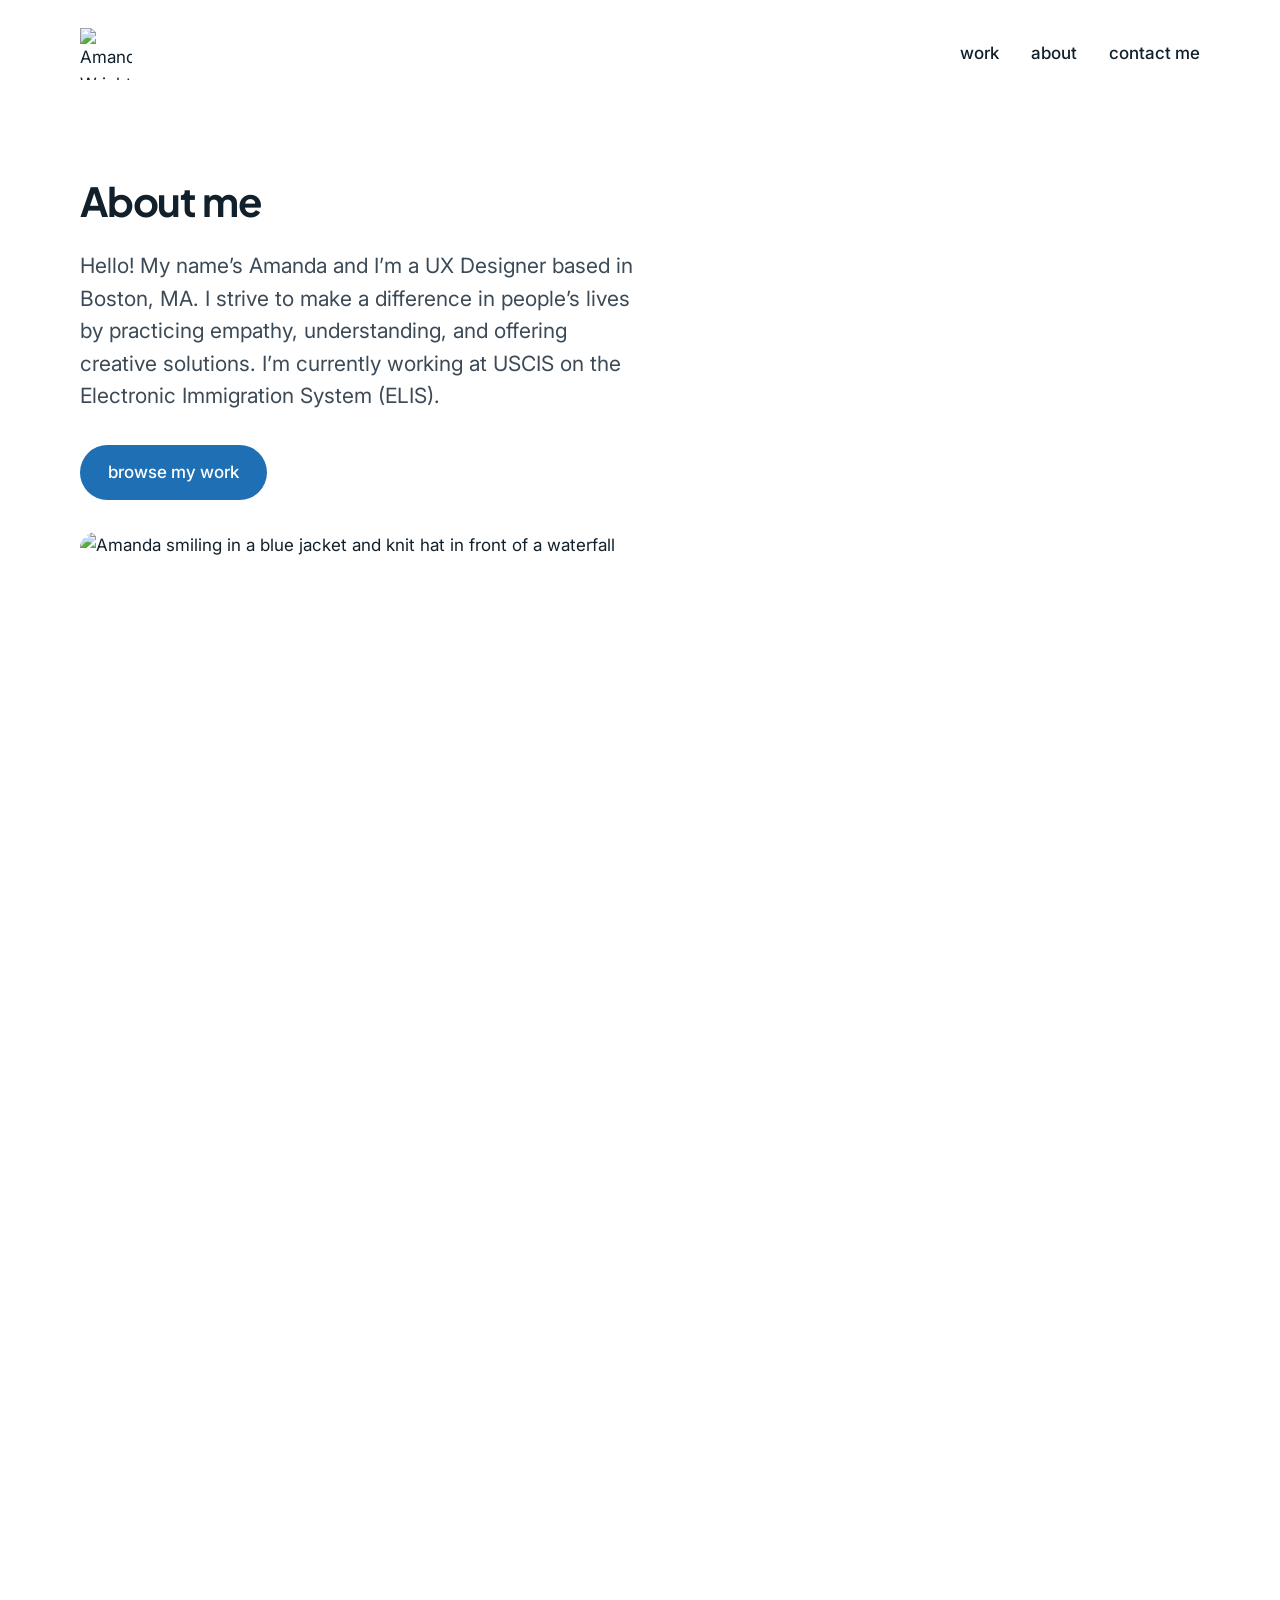
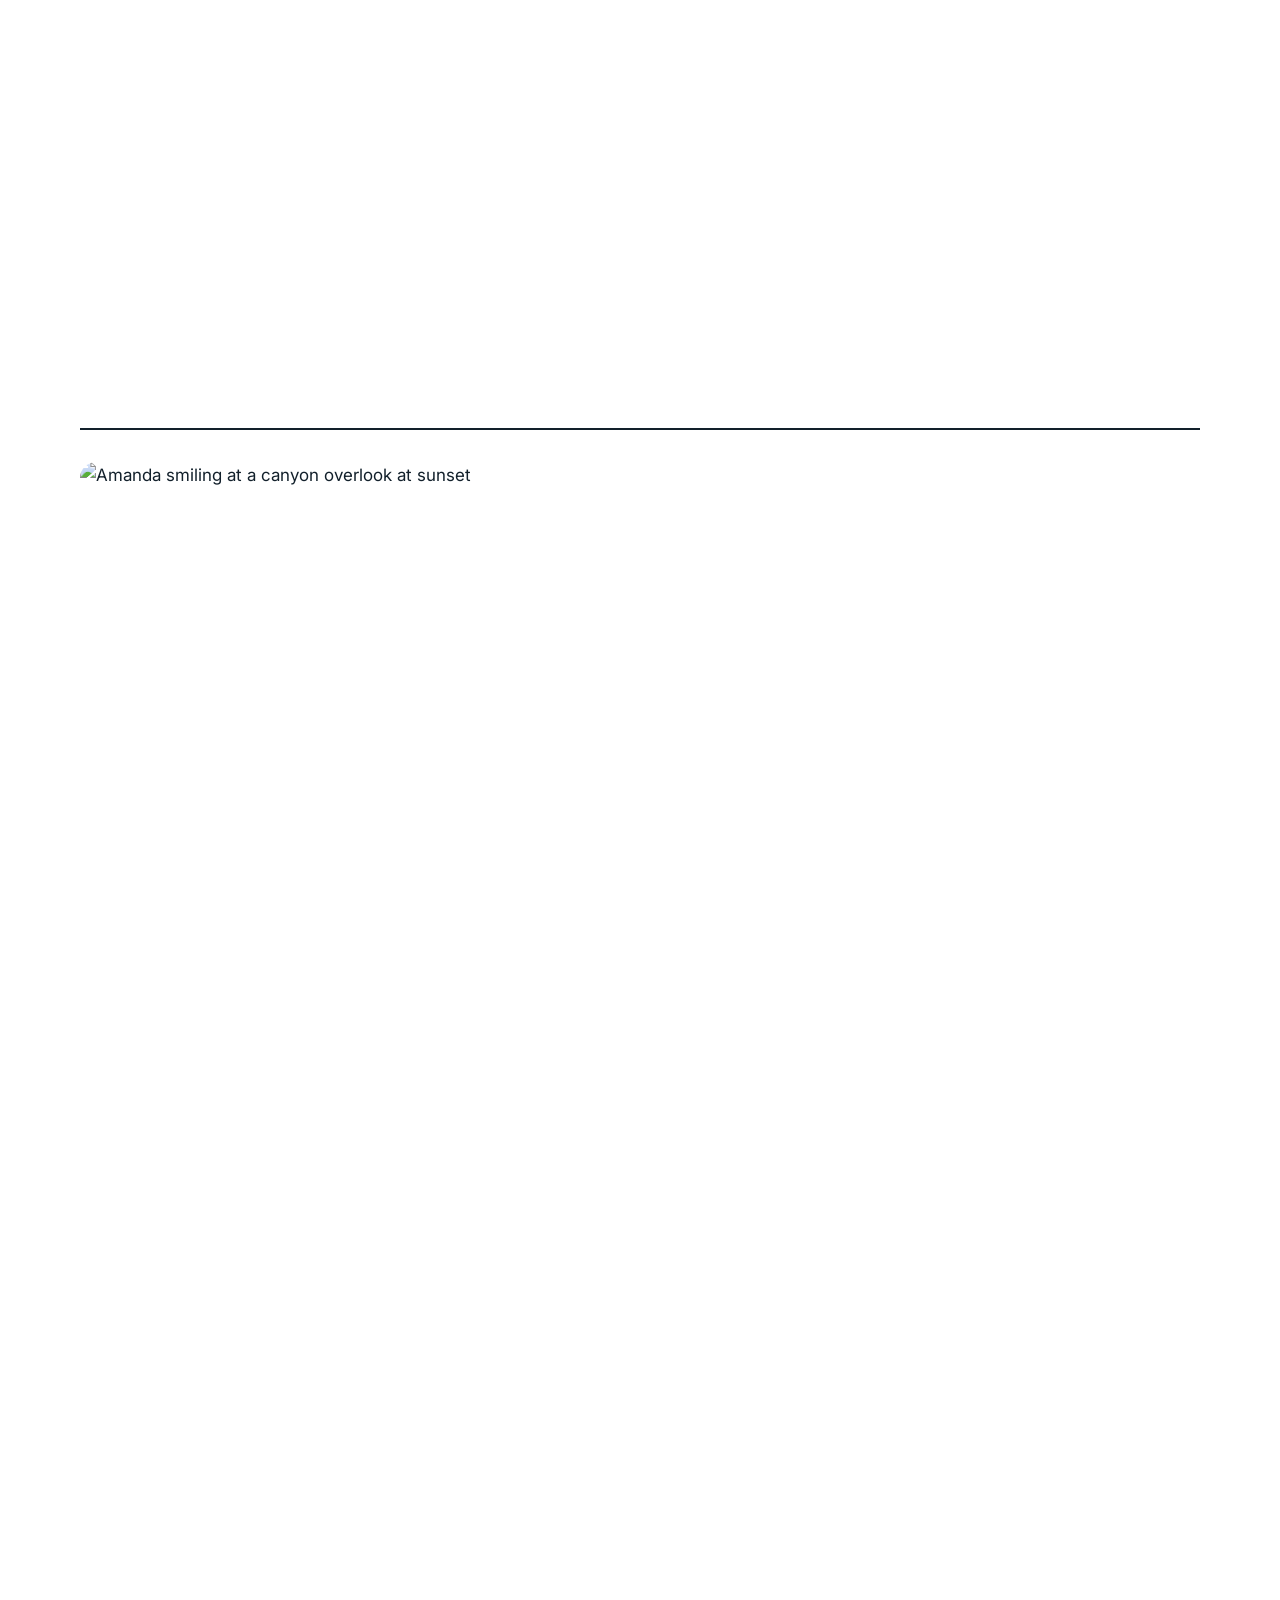
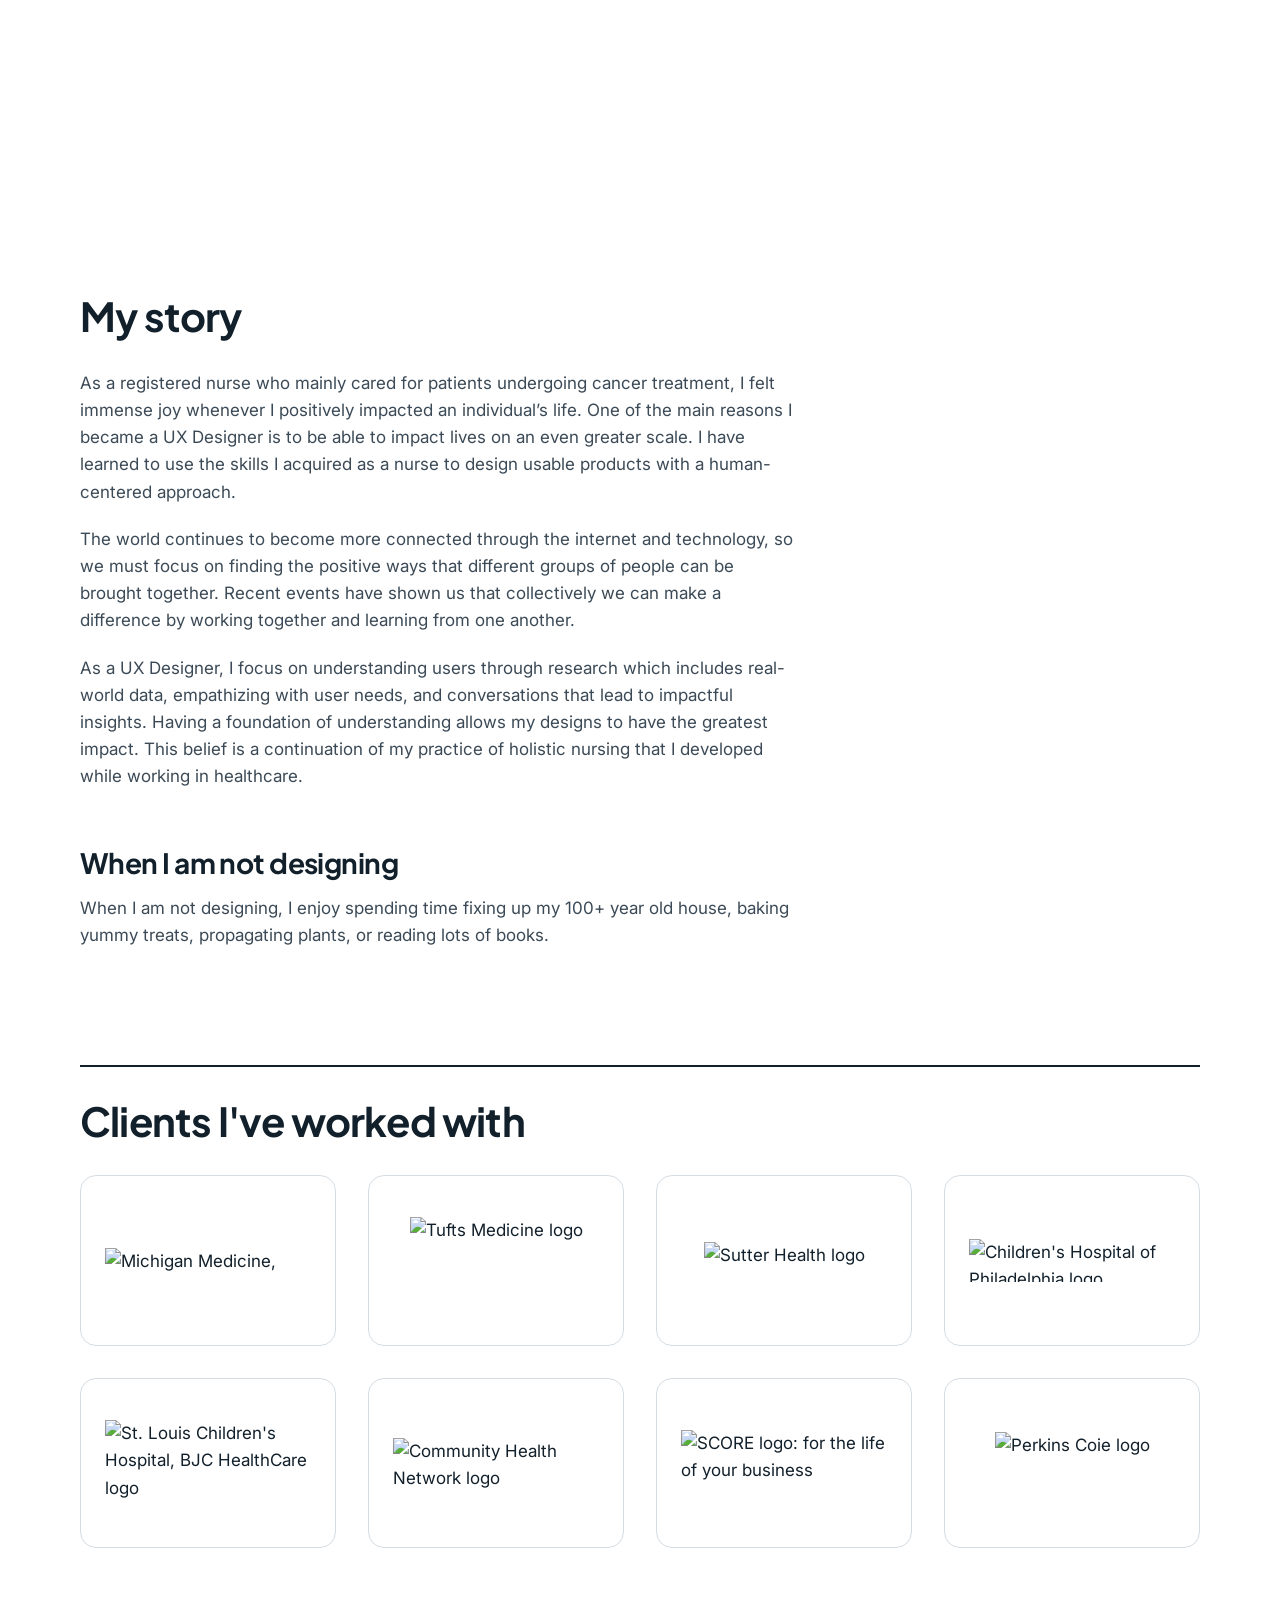
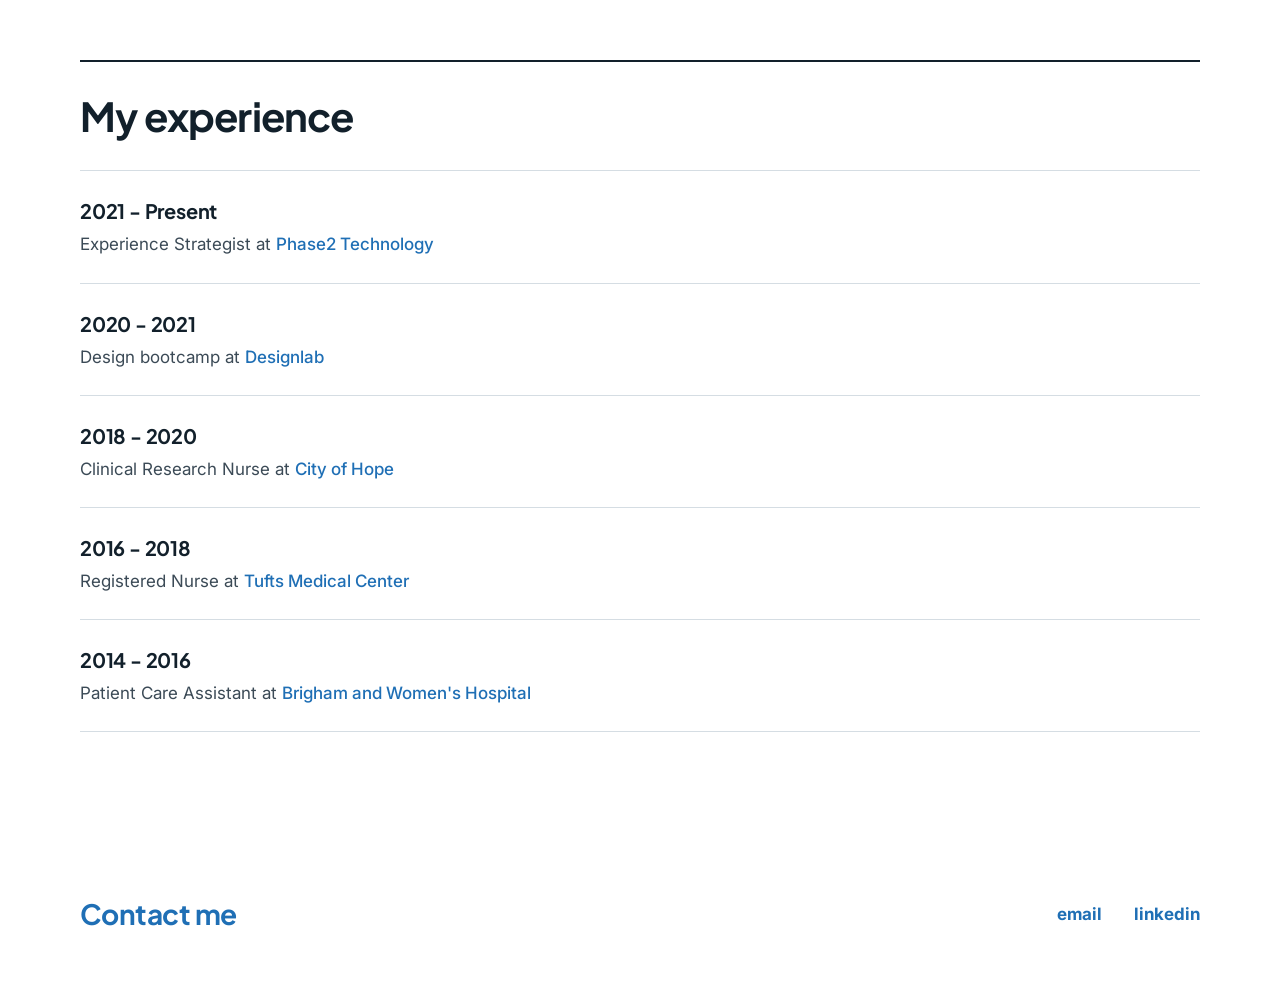
==== about.html @ 38ee19c8 "Add files via upload" ====
<!doctype html>
<html lang="en">
<head>
<meta charset="utf-8">
<meta name="viewport" content="width=device-width, initial-scale=1">
<title>About | Amanda Wright</title>
<link rel="preconnect" href="https://fonts.googleapis.com">
<link rel="preconnect" href="https://fonts.gstatic.com" crossorigin>
<link href="https://fonts.googleapis.com/css2?family=Plus+Jakarta+Sans:wght@500;700&amp;family=Inter:wght@400;500&amp;display=swap" rel="stylesheet">
<link rel="stylesheet" href="styles.css">
</head>
<body>
<div class="site">

<header class="pad" style="max-width:1200px;margin:0 auto;padding:28px 40px;box-sizing:border-box">
<div class="nav-row" style="display:flex;align-items:center;justify-content:space-between;gap:24px">
<a href="index.html" aria-label="Amanda Wright, home" style="display:inline-flex"><img src="images/27132ba17606718ee2338d03e7298d8b.png" alt="Amanda Wright" width="256" height="256" style="display:block;width:52px;height:52px"></a>
<nav style="display:flex;align-items:center;gap:32px">
<a class="nav-link" href="work.html" style="font-weight:500">work</a>
<a class="nav-link" href="about.html" style="font-weight:500">about</a>
<a class="nav-link" href="#contact" style="font-weight:500">contact me</a>
</nav>
</div>
</header>

<section class="pad" style="max-width:1200px;margin:0 auto;padding:72px 40px 96px;box-sizing:border-box">
<div class="hero-grid">
<div>
<h1 class="hero-title" style="color:#12202B;margin:0 0 28px;font-family:'Plus Jakarta Sans',sans-serif;font-weight:700;font-size:64px;line-height:1.05;letter-spacing:-0.03em">About me</h1>
<p style="margin:0 0 32px;max-width:560px;font-size:21px;line-height:1.55;color:#3B4A56">Hello! My name’s Amanda and I’m a UX Designer based in Boston, MA. I strive to make a difference in people’s lives by practicing empathy, understanding, and offering creative solutions. I’m currently working at USCIS on the Electronic Immigration System (ELIS).</p>
<a href="index.html" style="display:inline-block;background:#1F6FB5;color:#ffffff;font-weight:500;padding:14px 28px;border-radius:999px">browse my work</a>
</div>
<div style="aspect-ratio:4/5;border-radius:16px;overflow:hidden"><img src="images/2190ff1a3ed9763d8d773438ffe69abc.jpg" alt="Amanda smiling in a blue jacket and knit hat in front of a waterfall" width="1080" height="720" style="display:block;width:100%;height:100%;object-fit:cover;object-position:62% 50%"></div>
</div>
</section>

<section class="pad" style="max-width:1200px;margin:0 auto;padding:0 40px 96px;box-sizing:border-box">
<div style="border-top:2px solid #12202B;padding-top:32px">
<div class="story-grid">
<div style="aspect-ratio:4/5;border-radius:16px;overflow:hidden"><img src="images/978429970ec607d13a71d901a8d1a8bb.jpg" alt="Amanda smiling at a canyon overlook at sunset" width="1000" height="1000" style="display:block;width:100%;height:100%;object-fit:cover;object-position:50% 50%"></div>
<div>
<h2 class="h2">My story</h2>
<p class="body">As a registered nurse who mainly cared for patients undergoing cancer treatment, I felt immense joy whenever I positively impacted an individual’s life. One of the main reasons I became a UX Designer is to be able to impact lives on an even greater scale. I have learned to use the skills I acquired as a nurse to design usable products with a human-centered approach.</p>
<p class="body">The world continues to become more connected through the internet and technology, so we must focus on finding the positive ways that different groups of people can be brought together. Recent events have shown us that collectively we can make a difference by working together and learning from one another.</p>
<p class="body">As a UX Designer, I focus on understanding users through research which includes real-world data, empathizing with user needs, and conversations that lead to impactful insights. Having a foundation of understanding allows my designs to have the greatest impact. This belief is a continuation of my practice of holistic nursing that I developed while working in healthcare.</p>
<h3 class="h3">When I am not designing</h3>
<p class="body">When I am not designing, I enjoy spending time fixing up my 100+ year old house, baking yummy treats, propagating plants, or reading lots of books.</p>
</div>
</div>
</div>
</section>

<section class="pad" style="max-width:1200px;margin:0 auto;padding:0 40px 112px;box-sizing:border-box">
<div style="border-top:2px solid #12202B;padding-top:32px">
<h2 class="h2">Clients I've worked with</h2>
<div class="client-grid">
<div><div style="aspect-ratio:3/2;background:#ffffff;border:1px solid #D5DDE3;border-radius:16px;display:flex;align-items:center;justify-content:center;padding:24px;box-sizing:border-box"><img src="images/605f8a3f2fd0ee435e8d6a286fc3b6e8.png" alt="Michigan Medicine, University of Michigan logo" width="941" height="116" style="display:block;max-width:100%;max-height:100%;width:auto;height:auto;object-fit:contain"></div></div>
<div><div style="aspect-ratio:3/2;background:#ffffff;border:1px solid #D5DDE3;border-radius:16px;display:flex;align-items:center;justify-content:center;padding:16px;box-sizing:border-box"><img src="images/3093a641af5261ede231dfd6ecef261c.webp" alt="Tufts Medicine logo" width="1024" height="512" style="display:block;max-width:100%;max-height:100%;width:auto;height:auto;object-fit:contain"></div></div>
<div><div style="aspect-ratio:3/2;background:#ffffff;border:1px solid #D5DDE3;border-radius:16px;display:flex;align-items:center;justify-content:center;padding:24px;box-sizing:border-box"><img src="images/f77532d8015316c0ae53e9b54a4452bf.png" alt="Sutter Health logo" width="1132" height="258" style="display:block;max-width:100%;max-height:100%;width:auto;height:auto;object-fit:contain"></div></div>
<div><div style="aspect-ratio:3/2;background:#ffffff;border:1px solid #D5DDE3;border-radius:16px;display:flex;align-items:center;justify-content:center;padding:24px;box-sizing:border-box"><img src="images/76418ef8b2b47361df4d29f2dab3b064.png" alt="Children's Hospital of Philadelphia logo" width="539" height="114" style="display:block;max-width:100%;max-height:100%;width:auto;height:auto;object-fit:contain"></div></div>
<div><div style="aspect-ratio:3/2;background:#ffffff;border:1px solid #D5DDE3;border-radius:16px;display:flex;align-items:center;justify-content:center;padding:24px;box-sizing:border-box"><img src="images/c05474ae678af237630cdaace8dcfa6a.png" alt="St. Louis Children's Hospital, BJC HealthCare logo" width="367" height="153" style="display:block;max-width:100%;max-height:100%;width:auto;height:auto;object-fit:contain"></div></div>
<div><div style="aspect-ratio:3/2;background:#ffffff;border:1px solid #D5DDE3;border-radius:16px;display:flex;align-items:center;justify-content:center;padding:24px;box-sizing:border-box"><img src="images/6a387f758a67286896c21a2b203e873c.png" alt="Community Health Network logo" width="600" height="146" style="display:block;max-width:100%;max-height:100%;width:auto;height:auto;object-fit:contain"></div></div>
<div><div style="aspect-ratio:3/2;background:#ffffff;border:1px solid #D5DDE3;border-radius:16px;display:flex;align-items:center;justify-content:center;padding:24px;box-sizing:border-box"><img src="images/3a8964b2f733fb57b8b268f4d32a33b6.png" alt="SCORE logo: for the life of your business" width="934" height="304" style="display:block;max-width:100%;max-height:100%;width:auto;height:auto;object-fit:contain"></div></div>
<div><div style="aspect-ratio:3/2;background:#ffffff;border:1px solid #D5DDE3;border-radius:16px;display:flex;align-items:center;justify-content:center;padding:36px;box-sizing:border-box"><img src="images/221481a2a73f9d553af2b5735ace1125.png" alt="Perkins Coie logo" width="1014" height="409" style="display:block;max-width:100%;max-height:100%;width:auto;height:auto;object-fit:contain"></div></div>
</div>
</div>
</section>

<section class="pad" style="max-width:1200px;margin:0 auto;padding:0 40px 112px;box-sizing:border-box">
<div style="border-top:2px solid #12202B;padding-top:32px">
<h2 class="h2">My experience</h2>
<div>
<div class="tl"><p style="margin:0;font-family:'Plus Jakarta Sans',sans-serif;font-weight:700;font-size:20px;letter-spacing:-0.01em">2021 - Present</p><p style="margin:0;color:#3B4A56">Experience Strategist at <strong style="color:#1F6FB5;font-weight:500">Phase2 Technology</strong></p></div>
<div class="tl"><p style="margin:0;font-family:'Plus Jakarta Sans',sans-serif;font-weight:700;font-size:20px;letter-spacing:-0.01em">2020 - 2021</p><p style="margin:0;color:#3B4A56">Design bootcamp at <strong style="color:#1F6FB5;font-weight:500">Designlab</strong></p></div>
<div class="tl"><p style="margin:0;font-family:'Plus Jakarta Sans',sans-serif;font-weight:700;font-size:20px;letter-spacing:-0.01em">2018 - 2020</p><p style="margin:0;color:#3B4A56">Clinical Research Nurse at <strong style="color:#1F6FB5;font-weight:500">City of Hope</strong></p></div>
<div class="tl"><p style="margin:0;font-family:'Plus Jakarta Sans',sans-serif;font-weight:700;font-size:20px;letter-spacing:-0.01em">2016 - 2018</p><p style="margin:0;color:#3B4A56">Registered Nurse at <strong style="color:#1F6FB5;font-weight:500">Tufts Medical Center</strong></p></div>
<div class="tl"><p style="margin:0;font-family:'Plus Jakarta Sans',sans-serif;font-weight:700;font-size:20px;letter-spacing:-0.01em">2014 - 2016</p><p style="margin:0;color:#3B4A56">Patient Care Assistant at <strong style="color:#1F6FB5;font-weight:500">Brigham and Women's Hospital</strong></p></div>
</div>
</div>
</section>

<footer id="contact" style="background:#FFFFFF;color:#1F6FB5">
<div class="pad" style="max-width:1200px;margin:0 auto;padding:48px 40px;box-sizing:border-box;display:flex;flex-wrap:wrap;align-items:center;justify-content:space-between;gap:24px">
<h2 style="margin:0;font-family:'Plus Jakarta Sans',sans-serif;font-weight:700;font-size:28px;letter-spacing:-0.02em">Contact me</h2>
<div style="display:flex;gap:32px">
<a class="nav-link" href="mailto:mandakwright@gmail.com" style="font-weight:700">email</a>
<a class="nav-link" href="https://www.linkedin.com/in/amandauxdesign/" target="_blank" rel="noopener noreferrer" style="font-weight:700">linkedin</a>
</div>
</div>
</footer>

</div>
</body>
</html>
---- styles.css ----
body{margin:0}
a{color:inherit;text-decoration:none}
.nav-link:hover{text-decoration:underline;text-underline-offset:6px}
.btn:hover{background:#12202B;color:#FFFFFF !important}
.work-grid{display:grid;grid-template-columns:repeat(2,minmax(0,1fr));gap:72px 48px}
.card:hover .card-title{text-decoration:underline;text-underline-offset:6px}
.card:hover .card-media{transform:translateY(-4px)}
.card-media{transition:transform .2s ease}
.about-grid{display:grid;grid-template-columns:minmax(0,5fr) minmax(0,6fr);gap:64px;align-items:center}
@media (max-width:760px){
.work-grid{grid-template-columns:minmax(0,1fr);gap:56px}
.about-grid{grid-template-columns:minmax(0,1fr);gap:32px}
.hero-title{font-size:44px !important}
.pad{padding-left:16px !important;padding-right:16px !important}
.nav-row{flex-wrap:wrap;gap:16px}
}
.hero-grid{display:grid;grid-template-columns:minmax(0,6fr) minmax(0,5fr);gap:64px;align-items:center}
.two-col{display:grid;grid-template-columns:minmax(0,2fr) minmax(0,1fr);gap:64px;align-items:start}
.more-grid{display:grid;grid-template-columns:repeat(3,minmax(0,1fr));gap:32px}
.h2{margin:0 0 32px;font-family:'Plus Jakarta Sans',sans-serif;font-weight:700;font-size:40px;line-height:1.1;letter-spacing:-0.02em}
.h3{margin:56px 0 16px;font-family:'Plus Jakarta Sans',sans-serif;font-weight:700;font-size:28px;line-height:1.15;letter-spacing:-0.02em}
.label{margin:0 0 8px;font-weight:500;color:#1F6FB5;letter-spacing:0.08em;text-transform:uppercase;font-size:14px}
.body{margin:0 0 20px;color:#3B4A56;max-width:720px}
.list{margin:0 0 24px;padding-left:22px;color:#3B4A56;max-width:720px}
.list li{margin:0 0 8px}
.ph{background:#E3F0FB;border:2px dashed #9CC3E6;border-radius:16px;display:flex;align-items:center;justify-content:center;text-align:center;padding:24px;box-sizing:border-box;color:#1F6FB5;font-size:15px;font-weight:500;margin:32px 0}
.hero-grid,.two-col{grid-template-columns:minmax(0,1fr);gap:32px}
.more-grid{grid-template-columns:minmax(0,1fr)}
.hero-title{font-size:40px !important}
.story-grid{display:grid;grid-template-columns:minmax(0,5fr) minmax(0,6fr);gap:64px;align-items:start}
.client-grid{display:grid;grid-template-columns:repeat(4,minmax(0,1fr));gap:32px}
.client-grid .ph{margin:0;aspect-ratio:3/2}
.client-name{margin:12px 0 0;font-family:'Plus Jakarta Sans',sans-serif;font-weight:700;font-size:18px;line-height:1.25;letter-spacing:-0.01em}
@media (max-width:760px){.client-grid{grid-template-columns:repeat(2,minmax(0,1fr));gap:24px}}
.tl{display:grid;grid-template-columns:200px minmax(0,1fr);gap:32px;padding:24px 0;border-top:1px solid #D5DDE3}
.tl:last-child{border-bottom:1px solid #D5DDE3}
.story-grid{grid-template-columns:minmax(0,1fr);gap:32px}
.tl{grid-template-columns:minmax(0,1fr);gap:4px}
.h4{margin:32px 0 12px;font-family:'Plus Jakarta Sans',sans-serif;font-weight:700;font-size:20px;line-height:1.2;letter-spacing:-0.01em}
.mission-grid{grid-template-columns:minmax(0,1fr) !important}
.show{position:relative;margin:32px 0}
.show input{position:absolute;opacity:0;pointer-events:none}
.arr{position:absolute;top:50%;transform:translateY(-50%);width:44px;height:44px;border-radius:50%;background:#fff;border:1px solid #CBD5DC;display:flex;align-items:center;justify-content:center;cursor:pointer;color:#12202B;z-index:2}
.arr:hover{background:#E3F0FB;border-color:#9CC3E6}
.arr-l{left:12px}
.arr-r{right:12px}
.slide{display:none;box-sizing:border-box}
#ts1:checked ~ .slides .s1,#ts2:checked ~ .slides .s2,#ts3:checked ~ .slides .s3,#ts4:checked ~ .slides .s4{display:block}
.slide-frame{position:relative;aspect-ratio:4/3;background:transparent;border-radius:16px;display:flex;align-items:center;justify-content:center;overflow:hidden}
.slide-frame img{display:block;max-width:100%;max-height:100%;width:auto;height:auto;object-fit:contain}
.slide-cap{margin:12px 0 0;display:flex;justify-content:space-between;color:#3B4A56;font-weight:500;font-size:15px}
.wire-grid{display:grid;grid-template-columns:repeat(2,minmax(0,1fr));gap:32px;margin:32px 0;max-width:720px}
.phone-grid{display:grid;grid-template-columns:repeat(4,minmax(0,1fr));gap:24px;margin:32px 0}
.ph-phone{background:#E3F0FB;border:2px dashed #9CC3E6;border-radius:16px;display:flex;align-items:center;justify-content:center;text-align:center;padding:12px;box-sizing:border-box;color:#1F6FB5;font-size:14px;font-weight:500;aspect-ratio:9/19}
.phone-grid{grid-template-columns:repeat(2,minmax(0,1fr))}
.intro-grid{display:grid;grid-template-columns:minmax(0,2fr) minmax(0,1fr);gap:64px;align-items:start}
.test-grid{display:grid;grid-template-columns:repeat(3,minmax(0,1fr));gap:24px}
.list{margin:0 0 24px;padding-left:22px;color:#3B4A56}
.hero-grid,.intro-grid,.two-col{grid-template-columns:minmax(0,1fr);gap:32px}
.test-grid,.more-grid{grid-template-columns:minmax(0,1fr)}
.audience-grid{grid-template-columns:repeat(2,minmax(0,1fr)) !important}
.units-grid{grid-template-columns:minmax(0,1fr) !important}
.site{color:#12202B;font-family:'Inter',sans-serif;font-size:17px;line-height:1.6;background-color:#ffffff}
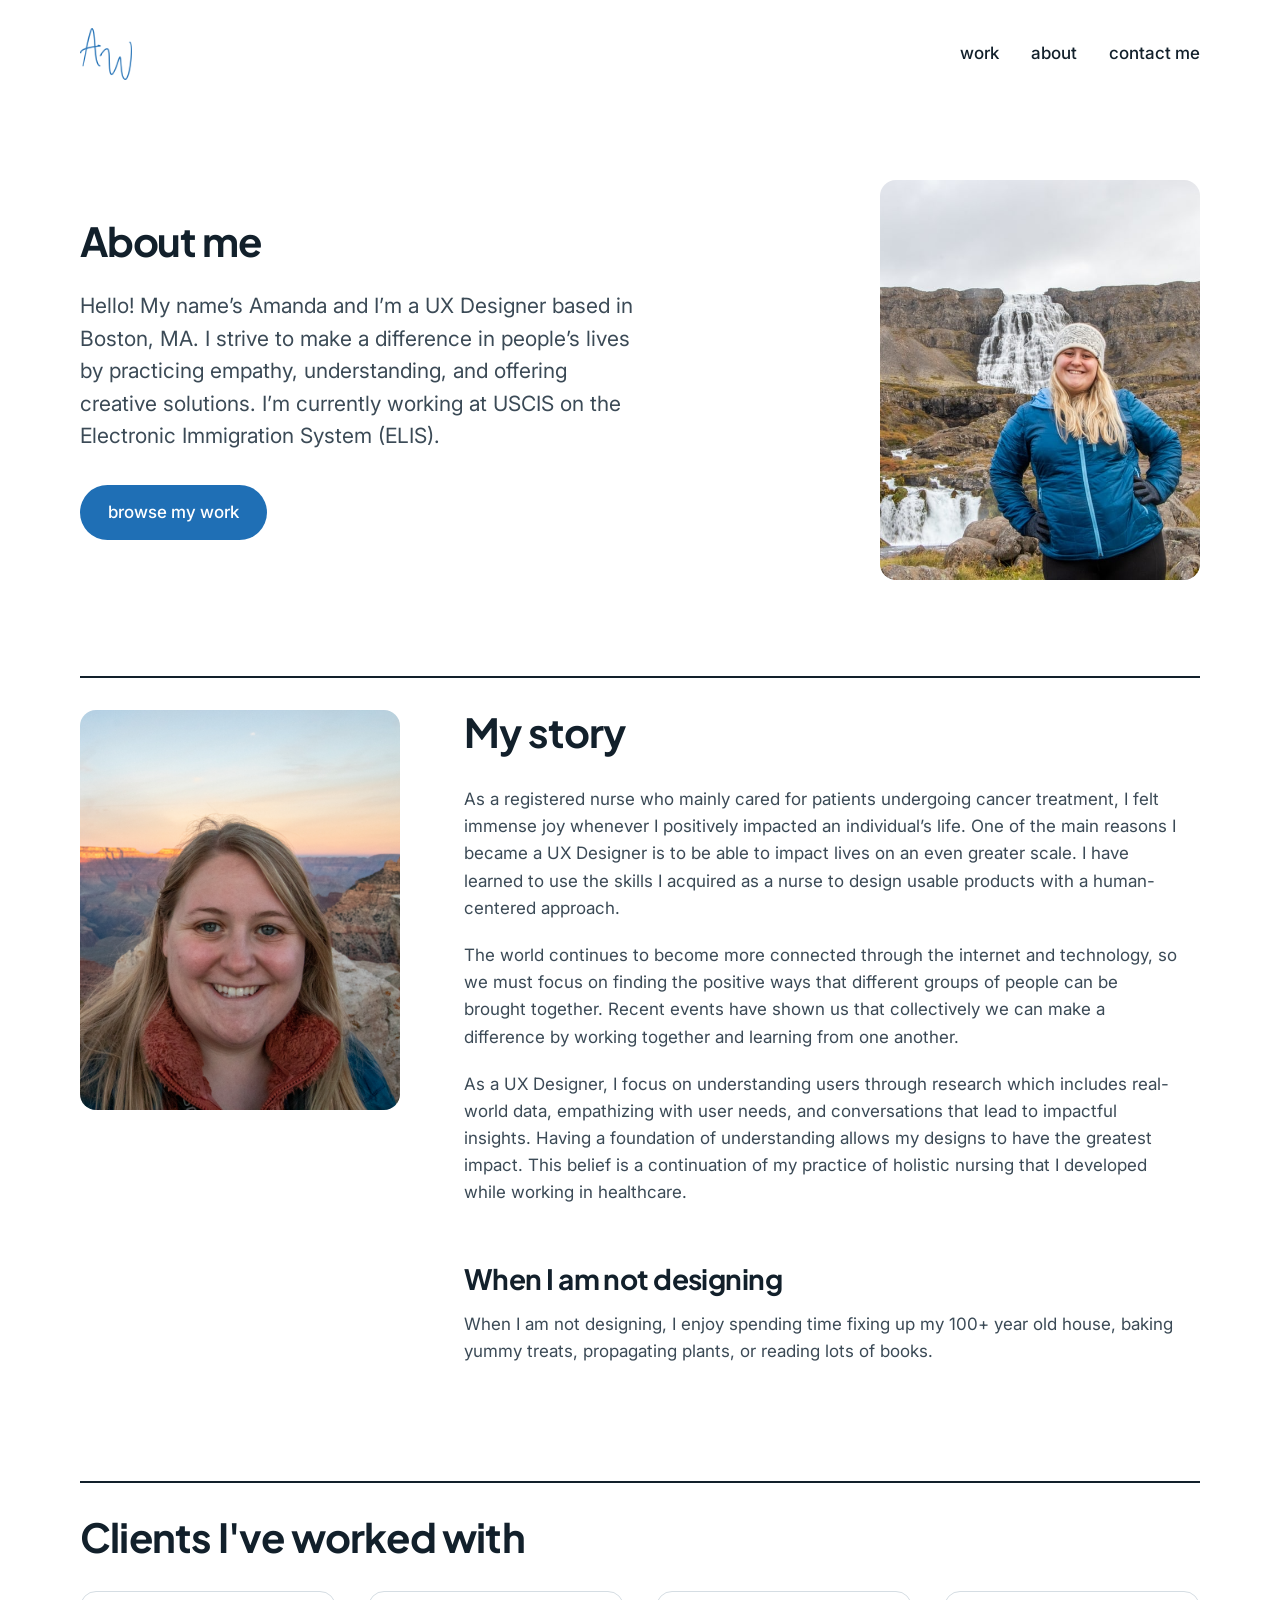
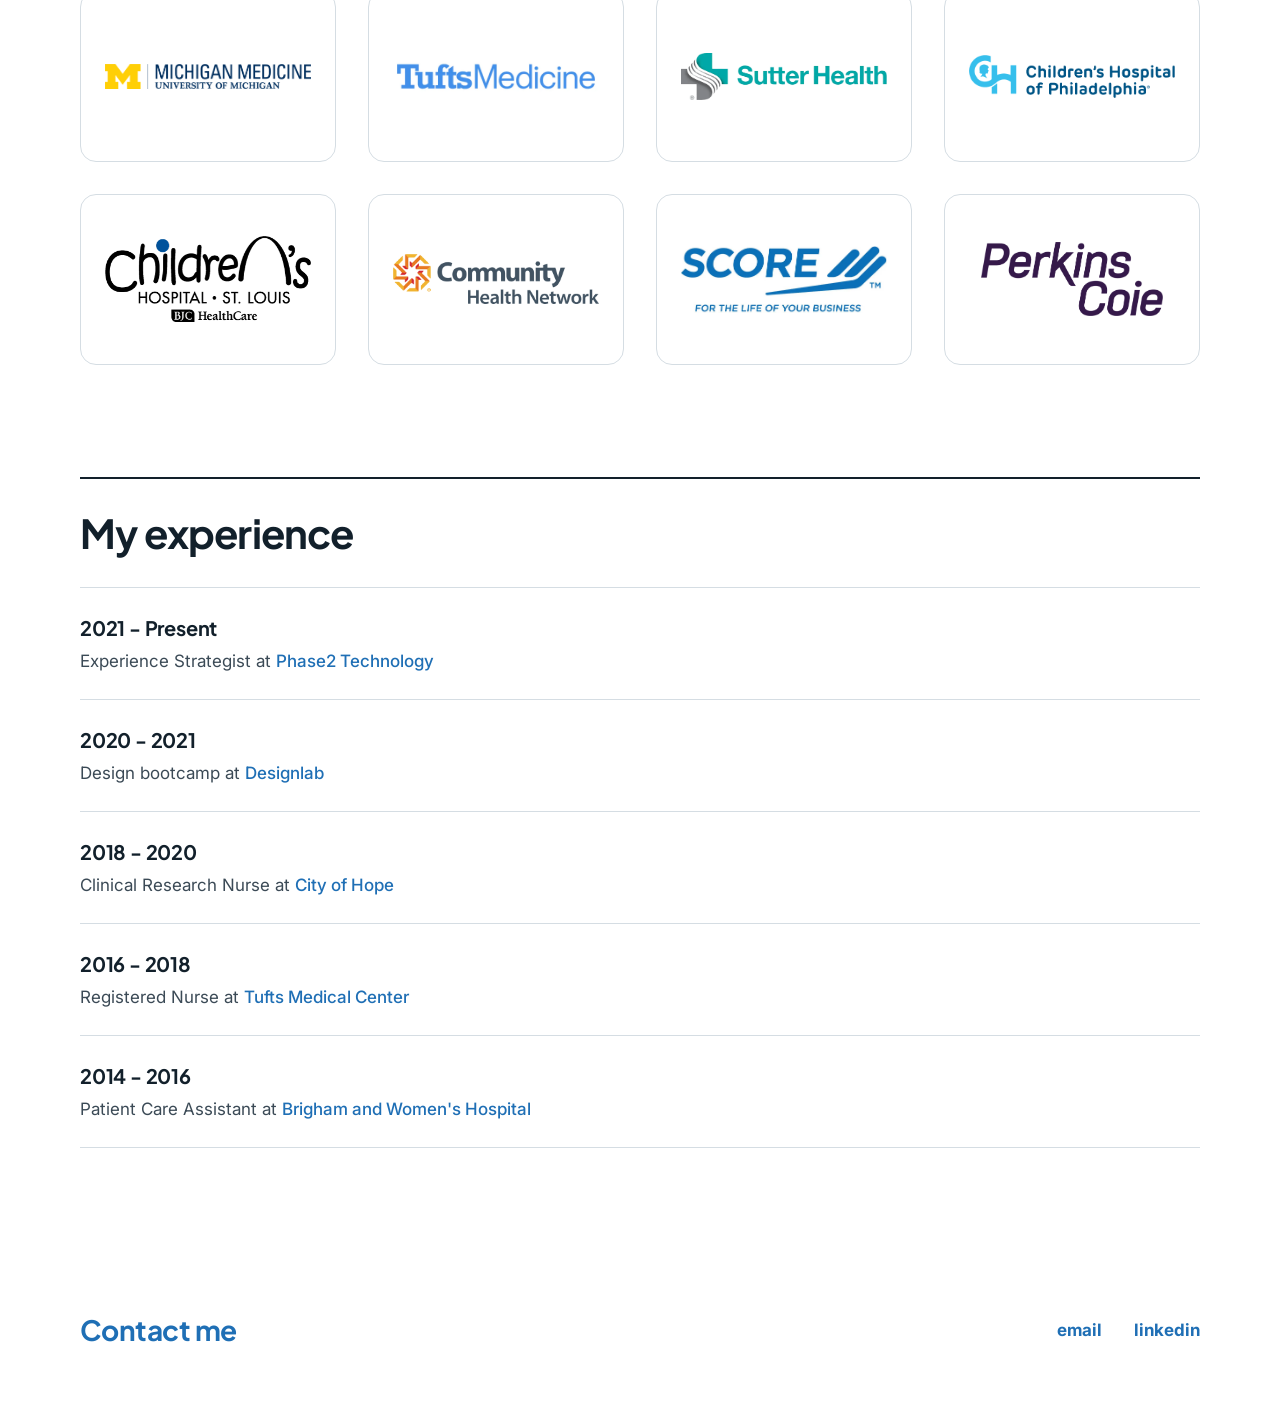
==== commit 288bb4bc: "Add files via upload" ====
--- a/about.html
+++ b/about.html
@@ -24,20 +24,20 @@
 </header>
 
 <section class="pad" style="max-width:1200px;margin:0 auto;padding:72px 40px 96px;box-sizing:border-box">
-<div class="hero-grid">
+<div class="hero-grid about-split">
 <div>
 <h1 class="hero-title" style="color:#12202B;margin:0 0 28px;font-family:'Plus Jakarta Sans',sans-serif;font-weight:700;font-size:64px;line-height:1.05;letter-spacing:-0.03em">About me</h1>
 <p style="margin:0 0 32px;max-width:560px;font-size:21px;line-height:1.55;color:#3B4A56">Hello! My name’s Amanda and I’m a UX Designer based in Boston, MA. I strive to make a difference in people’s lives by practicing empathy, understanding, and offering creative solutions. I’m currently working at USCIS on the Electronic Immigration System (ELIS).</p>
 <a href="index.html" style="display:inline-block;background:#1F6FB5;color:#ffffff;font-weight:500;padding:14px 28px;border-radius:999px">browse my work</a>
 </div>
-<div style="aspect-ratio:4/5;border-radius:16px;overflow:hidden"><img src="images/2190ff1a3ed9763d8d773438ffe69abc.jpg" alt="Amanda smiling in a blue jacket and knit hat in front of a waterfall" width="1080" height="720" style="display:block;width:100%;height:100%;object-fit:cover;object-position:62% 50%"></div>
+<div style="width:100%;max-width:320px;aspect-ratio:4/5;border-radius:16px;overflow:hidden"><img src="images/2190ff1a3ed9763d8d773438ffe69abc.jpg" alt="Amanda smiling in a blue jacket and knit hat in front of a waterfall" width="1080" height="720" style="display:block;width:100%;height:100%;object-fit:cover;object-position:62% 50%"></div>
 </div>
 </section>
 
 <section class="pad" style="max-width:1200px;margin:0 auto;padding:0 40px 96px;box-sizing:border-box">
 <div style="border-top:2px solid #12202B;padding-top:32px">
-<div class="story-grid">
-<div style="aspect-ratio:4/5;border-radius:16px;overflow:hidden"><img src="images/978429970ec607d13a71d901a8d1a8bb.jpg" alt="Amanda smiling at a canyon overlook at sunset" width="1000" height="1000" style="display:block;width:100%;height:100%;object-fit:cover;object-position:50% 50%"></div>
+<div class="story-grid about-split">
+<div style="width:100%;max-width:320px;aspect-ratio:4/5;border-radius:16px;overflow:hidden"><img src="images/978429970ec607d13a71d901a8d1a8bb.jpg" alt="Amanda smiling at a canyon overlook at sunset" width="1000" height="1000" style="display:block;width:100%;height:100%;object-fit:cover;object-position:50% 50%"></div>
 <div>
 <h2 class="h2">My story</h2>
 <p class="body">As a registered nurse who mainly cared for patients undergoing cancer treatment, I felt immense joy whenever I positively impacted an individual’s life. One of the main reasons I became a UX Designer is to be able to impact lives on an even greater scale. I have learned to use the skills I acquired as a nurse to design usable products with a human-centered approach.</p>
--- a/styles.css
+++ b/styles.css
@@ -24,8 +24,7 @@
 .list{margin:0 0 24px;padding-left:22px;color:#3B4A56;max-width:720px}
 .list li{margin:0 0 8px}
 .ph{background:#E3F0FB;border:2px dashed #9CC3E6;border-radius:16px;display:flex;align-items:center;justify-content:center;text-align:center;padding:24px;box-sizing:border-box;color:#1F6FB5;font-size:15px;font-weight:500;margin:32px 0}
-.hero-grid,.two-col{grid-template-columns:minmax(0,1fr);gap:32px}
-.more-grid{grid-template-columns:minmax(0,1fr)}
+.hero-grid{grid-template-columns:minmax(0,1fr);gap:32px}
 .hero-title{font-size:40px !important}
 .story-grid{display:grid;grid-template-columns:minmax(0,5fr) minmax(0,6fr);gap:64px;align-items:start}
 .client-grid{display:grid;grid-template-columns:repeat(4,minmax(0,1fr));gap:32px}
@@ -37,13 +36,12 @@
 .story-grid{grid-template-columns:minmax(0,1fr);gap:32px}
 .tl{grid-template-columns:minmax(0,1fr);gap:4px}
 .h4{margin:32px 0 12px;font-family:'Plus Jakarta Sans',sans-serif;font-weight:700;font-size:20px;line-height:1.2;letter-spacing:-0.01em}
-.mission-grid{grid-template-columns:minmax(0,1fr) !important}
+@media (max-width:760px){.mission-grid{grid-template-columns:minmax(0,1fr) !important}}
 .show{position:relative;margin:32px 0}
 .show input{position:absolute;opacity:0;pointer-events:none}
-.arr{position:absolute;top:50%;transform:translateY(-50%);width:44px;height:44px;border-radius:50%;background:#fff;border:1px solid #CBD5DC;display:flex;align-items:center;justify-content:center;cursor:pointer;color:#12202B;z-index:2}
+.slide-nav{display:flex;justify-content:flex-end;gap:8px;margin-top:12px}
+.arr{width:44px;height:44px;border-radius:50%;background:#fff;border:1px solid #CBD5DC;display:flex;align-items:center;justify-content:center;cursor:pointer;color:#12202B}
 .arr:hover{background:#E3F0FB;border-color:#9CC3E6}
-.arr-l{left:12px}
-.arr-r{right:12px}
 .slide{display:none;box-sizing:border-box}
 #ts1:checked ~ .slides .s1,#ts2:checked ~ .slides .s2,#ts3:checked ~ .slides .s3,#ts4:checked ~ .slides .s4{display:block}
 .slide-frame{position:relative;aspect-ratio:4/3;background:transparent;border-radius:16px;display:flex;align-items:center;justify-content:center;overflow:hidden}
@@ -52,12 +50,17 @@
 .wire-grid{display:grid;grid-template-columns:repeat(2,minmax(0,1fr));gap:32px;margin:32px 0;max-width:720px}
 .phone-grid{display:grid;grid-template-columns:repeat(4,minmax(0,1fr));gap:24px;margin:32px 0}
 .ph-phone{background:#E3F0FB;border:2px dashed #9CC3E6;border-radius:16px;display:flex;align-items:center;justify-content:center;text-align:center;padding:12px;box-sizing:border-box;color:#1F6FB5;font-size:14px;font-weight:500;aspect-ratio:9/19}
-.phone-grid{grid-template-columns:repeat(2,minmax(0,1fr))}
+@media (max-width:760px){.phone-grid{grid-template-columns:repeat(2,minmax(0,1fr))}}
 .intro-grid{display:grid;grid-template-columns:minmax(0,2fr) minmax(0,1fr);gap:64px;align-items:start}
 .test-grid{display:grid;grid-template-columns:repeat(3,minmax(0,1fr));gap:24px}
 .list{margin:0 0 24px;padding-left:22px;color:#3B4A56}
-.hero-grid,.intro-grid,.two-col{grid-template-columns:minmax(0,1fr);gap:32px}
-.test-grid,.more-grid{grid-template-columns:minmax(0,1fr)}
+.hero-grid{grid-template-columns:minmax(0,1fr);gap:32px}
+@media (max-width:760px){.intro-grid,.two-col{grid-template-columns:minmax(0,1fr);gap:32px}}
+.test-grid{grid-template-columns:minmax(0,1fr)}
 .audience-grid{grid-template-columns:repeat(2,minmax(0,1fr)) !important}
-.units-grid{grid-template-columns:minmax(0,1fr) !important}
+@media (max-width:1100px){.units-grid{grid-template-columns:minmax(0,1fr) !important}}
+@media (min-width:761px){
+.hero-grid.about-split{grid-template-columns:minmax(0,1fr) 320px;gap:64px}
+.story-grid.about-split{grid-template-columns:320px minmax(0,1fr);gap:64px}}
 .site{color:#12202B;font-family:'Inter',sans-serif;font-size:17px;line-height:1.6;background-color:#ffffff}
+@media (max-width:760px){.more-grid{grid-template-columns:minmax(0,1fr)}}
